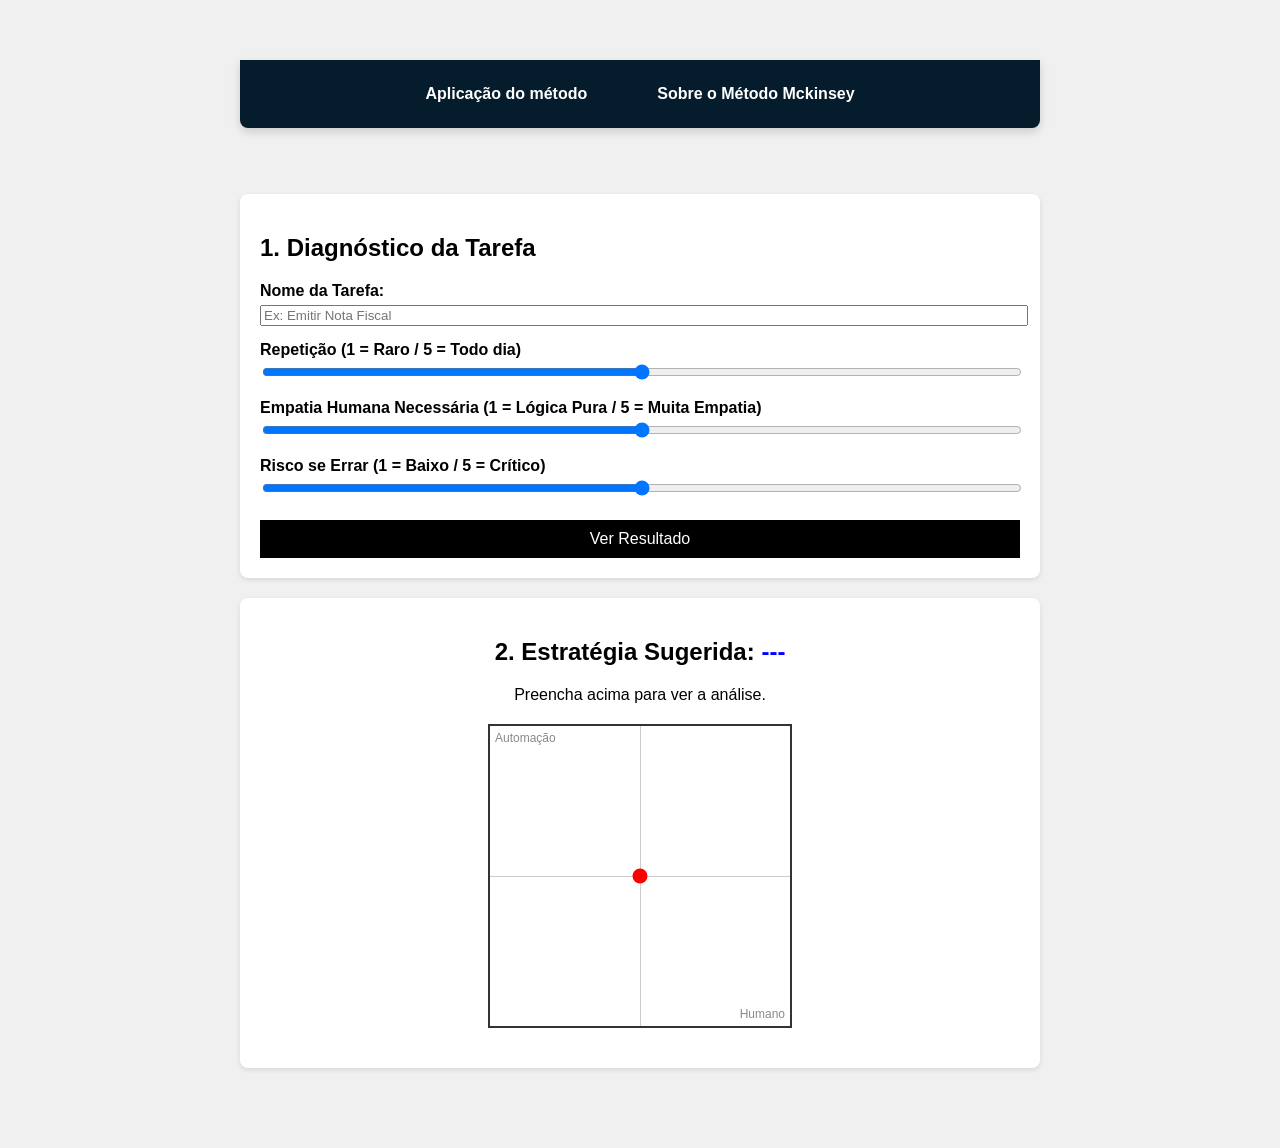
==== index.html @ cf13a640 "Atividade_Site_inovação" ====
<!DOCTYPE html>
<html lang="pt-BR">
<head>
    <meta charset="UTF-8">
    <link rel="stylesheet" href="./style.css">
    <script src="./javascript.js"defer></script>
    <title>Protótipo do Método Mckinsey</title>
</head>
<body>

    <nav>
        <a href="./index.html">Aplicação do método</a>
        <a href="./metodo.html">Sobre o Método Mckinsey</a>
    </nav>

<br>
<br>
    <div id="sessao-formulario">
        <h2>1. Diagnóstico da Tarefa</h2>
        
        <label>Nome da Tarefa:</label>
        <input type="text" id="nome" placeholder="Ex: Emitir Nota Fiscal">

        <label>Repetição (1 = Raro / 5 = Todo dia)</label>
        <input type="range" id="repeticao" min="1" max="5" step="0.5" value="3">

        <label>Empatia Humana Necessária (1 = Lógica Pura / 5 = Muita Empatia)</label>
        <input type="range" id="empatia" min="1" max="5" step="0.5" value="3">

        <label>Risco se Errar (1 = Baixo / 5 = Crítico)</label>
        <input type="range" id="risco" min="1" max="5" step="0.5" value="3">

        <button id="botao-calcular" onclick="calcular()">Ver Resultado</button>
    </div>

    <div id="sessao-resultado">
        <h2>2. Estratégia Sugerida: <span id="resultado-titulo" style="color: blue;">---</span></h2>
        <p id="resultado-texto">Preencha acima para ver a análise.</p>

        <div id="grafico-container">
            <div id="linha-vertical"></div>
            <div id="linha-horizontal"></div>
            
            <span id="texto-automacao">Automação</span>
            <span id="texto-humano">Humano</span>

            <div id="bolinha"></div>
        </div>
    </div>


</body>
</html>
---- style.css ----
body{ 
            font-family: sans-serif; 
            max-width: 800px; 
            margin: 40px auto; 
            padding: 20px; 
            background: #f0f0f0; 
        }

        label{ 
            display: block; 
            margin-top: 15px; 
            font-weight: bold; 
        }

        input{ 
            width: 100%; 
            margin-top: 5px; 
        }

        button{ 
            background: #000; 
            color: #fff; 
            padding: 10px 20px; 
            border: none; 
            cursor: pointer; 
            margin-top: 20px; 
            width: 100%; 
            font-size: 16px; 
}



        button:hover{ 
            background: #333; 
        }



nav{
    background-color: #051C2C;
    padding: 15px 20px;
    display: flex; 
    justify-content: center; 
    gap: 30px; 
    box-shadow: 0 4px 10px rgba(0,0,0,0.15); 
    border-radius: 0 0 8px 8px;
    margin-bottom: 30px;
}


nav a{
    color: #ffffff; 
    text-decoration: none;
    font-family: sans-serif;
    font-size: 16px;
    font-weight: 600; 
    padding: 10px 20px; 
    border-radius: 6px; 
}

nav a:hover{
    background-color: #00A9F4;
    transform: translateY(-2px);
}

ul{
    list-style: none;
}

/*
estilos dos IDs
*/

        #sessao-formulario, #sessao-resultado{ 
            background: white; 
            padding: 20px; 
            border-radius: 8px; 
            box-shadow: 0 2px 5px rgba(0,0,0,0.1); 
            margin-bottom: 20px;
        }


        #sessao-resultado{ 
            text-align: center; 
        }

        #grafico-container{
            width: 300px; 
            height: 300px; 
            border: 2px solid #333; 
            background: #fff;
            position: relative; 
            margin: 20px auto;
        }

        #linha-vertical{ 
            position: absolute; 
            left: 50%; 
            height: 100%; 
            width: 1px; 
            background: #ccc; 
        }

        #linha-horizontal{ 
            position: absolute; 
            top: 50%; 
            width: 100%; 
            height: 1px; 
            background: #ccc; 
        }

        #bolinha{
            width: 15px; 
            height: 15px;
            background: red; 
            border-radius: 50%;
            position: absolute;
            transition: 0.5s; 
            transform: translate(-50%, 50%); 
            bottom: 50%; 
            left: 50%;
        }

        #texto-automacao{ 
            position: absolute; 
            font-size: 12px; 
            color: #888; 
            top: 5px; 
            left: 5px; 
        }

        #texto-humano{ 
            position: absolute; 
            font-size: 12px; 
            color: #888; 
            bottom: 5px; 
            right: 5px; 
        }
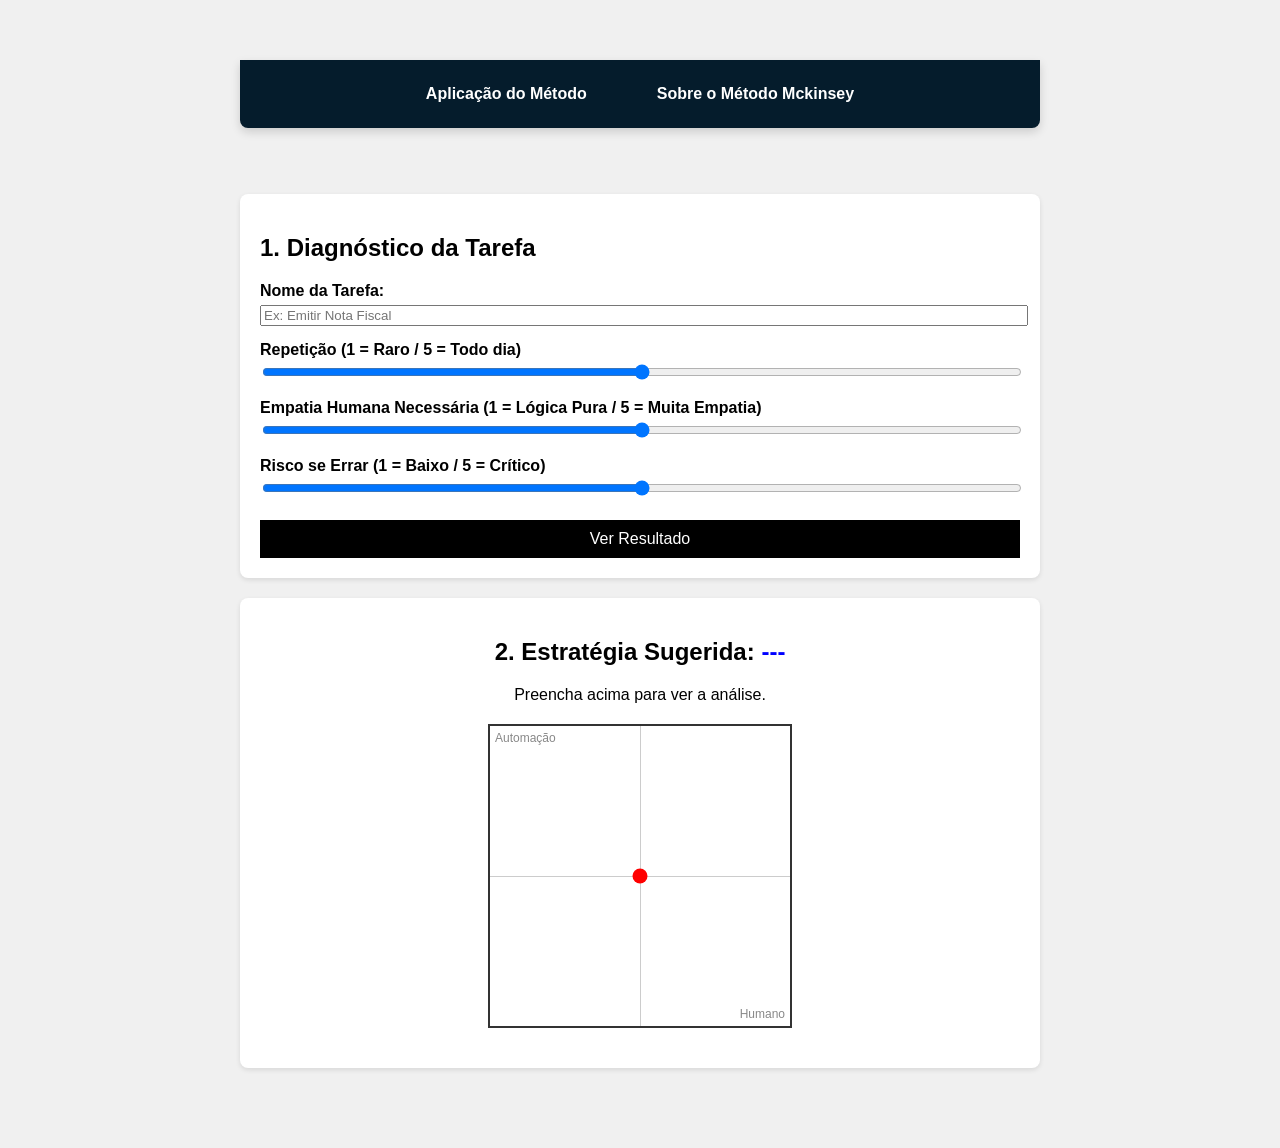
==== commit 5a3c18e7: "Versão Corrigida" ====
--- a/index.html
+++ b/index.html
@@ -9,7 +9,7 @@
 <body>
 
     <nav>
-        <a href="./index.html">Aplicação do método</a>
+        <a href="./index.html">Aplicação do Método</a>
         <a href="./metodo.html">Sobre o Método Mckinsey</a>
     </nav>
 
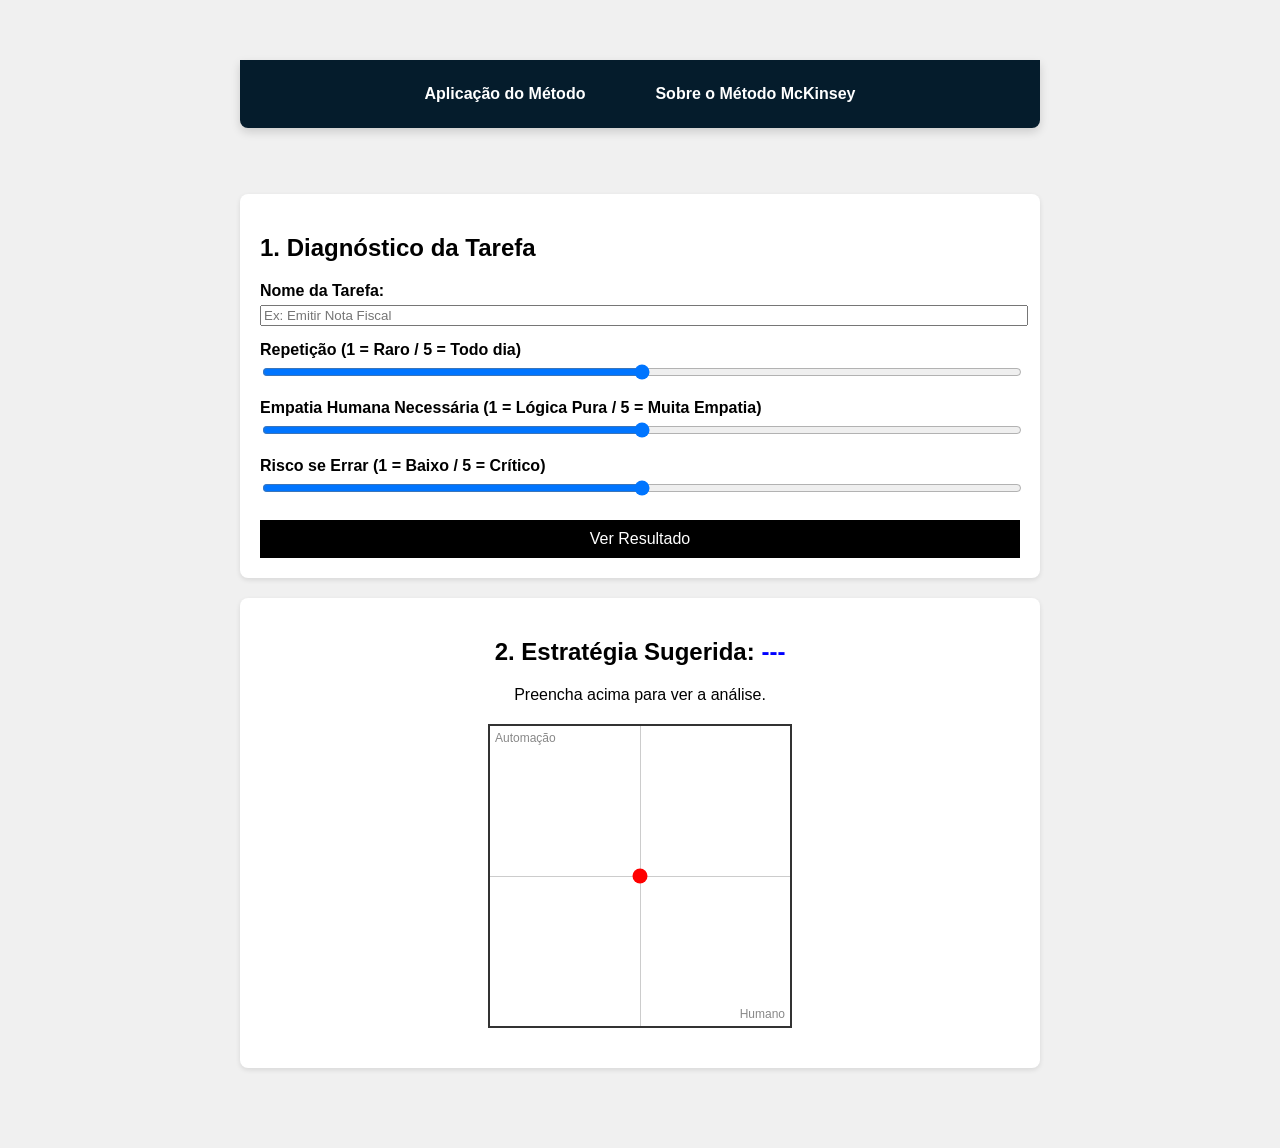
==== commit b3a2bb30: "Versão Corrigida 02" ====
--- a/index.html
+++ b/index.html
@@ -10,7 +10,7 @@
 
     <nav>
         <a href="./index.html">Aplicação do Método</a>
-        <a href="./metodo.html">Sobre o Método Mckinsey</a>
+        <a href="./metodo.html">Sobre o Método McKinsey</a>
     </nav>
 
 <br>
